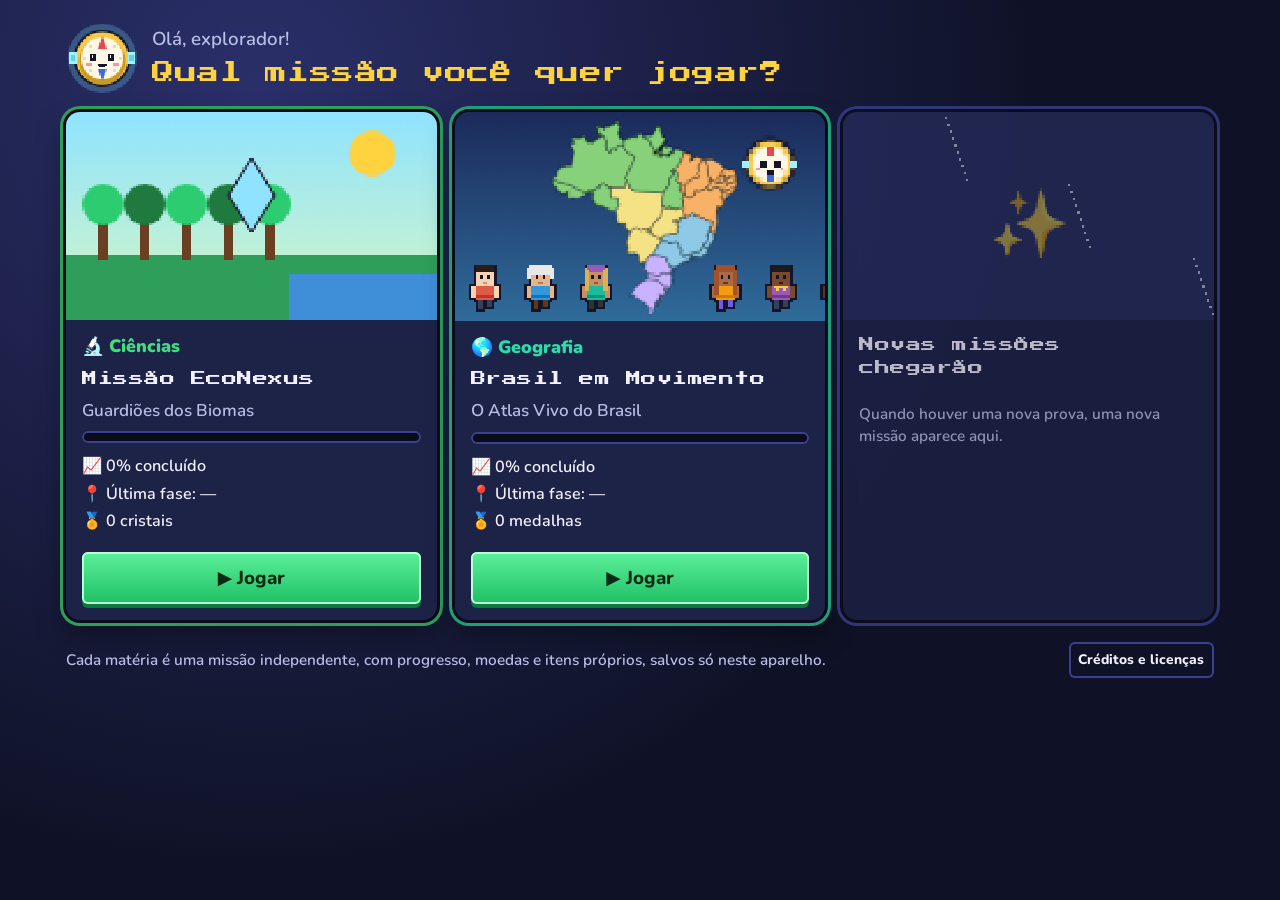
==== inicio.html @ 47db5b93 "Versão 2.0: lançador de matérias e módulo de Geografia “Brasil em Movimento” - inicio.html: lançador" ====
<!DOCTYPE html>
<html lang="pt-BR">
<head>
  <meta charset="UTF-8">
  <meta name="viewport" content="width=device-width, initial-scale=1, viewport-fit=cover">
  <meta name="theme-color" content="#171b38">
  <meta name="description" content="Central de missões de estudo do Gabriel: escolha a matéria (Ciências, Geografia…).">
  <title>Central de Missões</title>
  <link rel="icon" href="data:image/svg+xml,%3Csvg xmlns='http://www.w3.org/2000/svg' viewBox='0 0 64 64'%3E%3Crect x='6' y='10' width='52' height='44' rx='8' fill='%23ffd23f' stroke='%2315152a' stroke-width='4'/%3E%3Cpath d='M20 32h24M32 20v24' stroke='%2315152a' stroke-width='6'/%3E%3C/svg%3E">
  <link rel="stylesheet" href="src/assets/shared/fonts/fonts.css">
  <link rel="stylesheet" href="src/ui/ui.css">
  <link rel="stylesheet" href="src/launcher/launcher.css">
</head>
<body class="launcher">
  <main class="ln-wrap">
    <header class="ln-head">
      <canvas id="lnGaia" width="48" height="48" aria-hidden="true"></canvas>
      <div>
        <p class="ln-hello" id="lnHello">Olá!</p>
        <h1 class="pix">Qual missão você quer jogar?</h1>
      </div>
    </header>
    <section id="lnCards" class="ln-cards" aria-label="Missões disponíveis"></section>
    <footer class="ln-foot">
      <p>Cada matéria é uma missão independente, com progresso, moedas e itens próprios, salvos só neste aparelho.</p>
      <button type="button" class="btn small ghost" id="lnCredits">Créditos e licenças</button>
    </footer>
  </main>
  <noscript><p style="padding:20px;font:18px sans-serif">Este jogo precisa de JavaScript ativado no navegador.</p></noscript>
  <script src="src/core/util.js"></script>
  <script src="src/core/storage.js"></script>
  <script src="src/core/input.js"></script>
  <script src="src/core/audio.js"></script>
  <script src="src/core/pixel.js"></script>
  <script src="src/ui/ui.js"></script>
  <script src="src/assets/shared/brasil-mapa.js"></script>
  <script src="src/ui/maps.js"></script>
  <script src="src/modules/registry.js"></script>
  <script src="src/modules/modulos.js"></script>
  <script src="src/launcher/launcher.js"></script>
</body>
</html>
---- src/assets/shared/fonts/fonts.css ----
/* Fontes embutidas (funcionam abrindo o arquivo direto, sem servidor). Press Start 2P e Nunito: SIL Open Font License 1.1 (ver OFL-*.txt). */
@font-face{font-family:'Press Start 2P';src:url([data-uri]) format('woff2');font-display:block}
@font-face{font-family:'Nunito';font-weight:600;src:url([data-uri]) format('woff2');font-display:block}
@font-face{font-family:'Nunito';font-weight:800;src:url([data-uri]) format('woff2');font-display:block}
@font-face{font-family:'Nunito';font-weight:900;src:url([data-uri]) format('woff2');font-display:block}
---- src/ui/ui.css ----
/* =====================================================================
   src/ui/ui.css — visual da plataforma v2 (lançador + módulos novos).
   Estilo "retrô moderno": painéis com borda em degraus de pixel,
   títulos em Press Start 2P e textos longos em Nunito (legível).
   Não é usado pelo módulo de Ciências (index.html / css/style.css).
   ===================================================================== */
:root {
  --bg: #0f1226; --bg2: #171b38; --panel: #1d2247; --panel2: #262c5c; --line: #3a4290;
  --ink: #f4f1ff; --ink2: #b9bde6; --gold: #ffd23f; --ok: #3ddc84; --bad: #ff6b6b; --info: #3ec1ff; --pink: #ff5d8f; --violet: #b07bff;
  --paper: #fff5dc; --paperInk: #2a2233;
  --fs: 1; --pix: 'Press Start 2P', monospace; --txt: 'Nunito', 'Segoe UI', system-ui, sans-serif;
  --r: 6px;
}
body.hc { --bg: #000; --bg2: #000; --panel: #000; --panel2: #111; --line: #fff; --ink: #fff; --ink2: #fff; --gold: #ffe600; --ok: #00ff6a; --bad: #ff4040; --info: #00e5ff; --paper: #fff; --paperInk: #000; }
* { box-sizing: border-box; }
html, body { margin: 0; height: 100%; }
body { background: var(--bg); color: var(--ink); font-family: var(--txt); font-weight: 600; font-size: calc(17px * var(--fs)); line-height: 1.45; overflow: hidden; -webkit-tap-highlight-color: transparent; }
button { font-family: inherit; font-size: inherit; color: inherit; cursor: pointer; }
.pix { font-family: var(--pix); letter-spacing: .5px; font-weight: 400; }
.hide { display: none !important; }
.sr { position: absolute; width: 1px; height: 1px; overflow: hidden; clip: rect(0 0 0 0); }
:focus-visible { outline: 3px solid var(--gold); outline-offset: 2px; }

/* ---------------------------------------------------------------- botões */
.btn { border: 0; border-radius: var(--r); padding: .6em 1em; background: var(--panel2); color: var(--ink); font-weight: 800; box-shadow: 0 4px 0 #0a0c1c, inset 0 0 0 2px var(--line); transition: transform .06s; min-height: 44px; }
.btn:hover { filter: brightness(1.15); }
.btn:active { transform: translateY(3px); box-shadow: 0 1px 0 #0a0c1c, inset 0 0 0 2px var(--line); }
.btn.pri { background: linear-gradient(#ffdf5e, #f5b700); color: #2a1a00; box-shadow: 0 4px 0 #9a6b00, inset 0 0 0 2px #fff3b0; }
.btn.go { background: linear-gradient(#5cf09a, #1fbf64); color: #062a14; box-shadow: 0 4px 0 #0c7a3b, inset 0 0 0 2px #b9ffd6; }
.btn.info { background: linear-gradient(#6fd6ff, #1f9fe0); color: #04263a; box-shadow: 0 4px 0 #0b5f8a; }
.btn.ghost { background: transparent; box-shadow: inset 0 0 0 2px var(--line); }
.btn.small { padding: .35em .7em; min-height: 36px; font-size: .9em; }
.btn[disabled] { opacity: .45; cursor: not-allowed; }
.icon-btn { width: 44px; height: 44px; border: 0; border-radius: 8px; background: var(--panel2); box-shadow: inset 0 0 0 2px var(--line); font-size: 20px; display: inline-grid; place-items: center; }

/* ---------------------------------------------------------------- painéis / modais */
#ui-layer { position: fixed; inset: 0; z-index: 60; pointer-events: none; }
.modal-wrap { position: fixed; inset: 0; z-index: 5; display: grid; place-items: center; padding: 12px; background: rgba(5, 6, 18, .72); pointer-events: auto; animation: fadeIn .15s; }
.modal { width: min(760px, 100%); max-height: calc(100% - 8px); overflow: auto; background: var(--panel); border-radius: 10px; box-shadow: 0 0 0 3px #0a0c1c, 0 0 0 6px var(--line), 0 18px 40px rgba(0,0,0,.6); padding: 16px 18px 18px; position: relative; animation: popIn .18s; }
.modal.wide { width: min(980px, 100%); }
.modal.small { width: min(460px, 100%); }
.m-head { display: flex; align-items: center; gap: 10px; margin-bottom: 10px; flex-wrap: wrap; }
.m-title { font-family: var(--pix); font-size: calc(13px * var(--fs)); line-height: 1.5; color: var(--gold); flex: 1 1 200px; min-width: 0; margin: 0; }
.m-close { position: absolute; top: 8px; right: 8px; }
.m-actions { display: flex; flex-wrap: wrap; gap: 10px; justify-content: flex-end; margin-top: 14px; }
.chip { display: inline-flex; align-items: center; gap: 4px; border-radius: 99px; padding: 2px 10px; background: var(--panel2); box-shadow: inset 0 0 0 2px var(--line); font-size: .78em; font-weight: 800; }
.chip.geo { background: #1f6f5a; } .chip.id { font-family: var(--pix); font-size: .62em; letter-spacing: 0; }
@keyframes fadeIn { from { opacity: 0 } } @keyframes popIn { from { transform: scale(.94); opacity: 0 } }
body.rm .modal, body.rm .modal-wrap, body.rm .toast { animation: none !important; }

/* ---------------------------------------------------------------- diálogo */
.dlg { position: fixed; z-index: 4; left: 50%; bottom: 14px; transform: translateX(-50%); width: min(820px, calc(100% - 20px)); display: flex; gap: 12px; align-items: flex-start; background: var(--paper); color: var(--paperInk); border-radius: 10px; padding: 12px 14px; box-shadow: 0 0 0 3px #0a0c1c, 0 0 0 6px #c9a24d, 0 14px 30px rgba(0,0,0,.5); pointer-events: auto; animation: popIn .15s; }
.dlg .portrait { width: 84px; height: 84px; flex: 0 0 84px; image-rendering: pixelated; background: #20264f; border-radius: 8px; box-shadow: inset 0 0 0 3px #0a0c1c; }
.dlg .who { font-family: var(--pix); font-size: calc(10px * var(--fs)); color: #6d4c8f; margin-bottom: 4px; }
.dlg .txt { font-size: calc(19px * var(--fs)); font-weight: 800; line-height: 1.4; min-height: 2.8em; }
.dlg .row { display: flex; gap: 8px; margin-top: 8px; flex-wrap: wrap; align-items: center; }
.dlg .cnt { font-family: var(--pix); font-size: 9px; opacity: .6; margin-right: auto; }
.dlg .btn { min-height: 40px; }

/* ---------------------------------------------------------------- toasts */
#toasts { position: fixed; top: 64px; left: 50%; transform: translateX(-50%); z-index: 80; display: flex; flex-direction: column; gap: 6px; align-items: center; pointer-events: none; }
.toast { background: var(--panel2); box-shadow: 0 0 0 2px #0a0c1c, 0 0 0 4px var(--line); border-radius: 8px; padding: 6px 14px; font-weight: 800; animation: popIn .15s; max-width: 90vw; text-align: center; }
.toast.ok { box-shadow: 0 0 0 2px #0a0c1c, 0 0 0 4px var(--ok); } .toast.gold { box-shadow: 0 0 0 2px #0a0c1c, 0 0 0 4px var(--gold); }

/* ---------------------------------------------------------------- formulários / configurações */
.set-row { display: flex; justify-content: space-between; align-items: center; gap: 12px; padding: 8px 0; border-bottom: 1px dashed var(--line); flex-wrap: wrap; }
.set-row label { flex: 1 1 180px; }
.seg { display: inline-flex; gap: 4px; flex-wrap: wrap; }
.seg button { border: 0; border-radius: 6px; padding: 6px 10px; background: var(--panel2); box-shadow: inset 0 0 0 2px var(--line); font-weight: 800; min-height: 38px; }
.seg button.on { background: var(--gold); color: #2a1a00; }
input[type=range] { width: 160px; accent-color: var(--gold); }
input[type=text], input[type=number], textarea { font: inherit; color: #1b1b2a; background: #fff; border: 3px solid #0a0c1c; border-radius: 8px; padding: 8px 10px; width: 100%; }
textarea { min-height: 90px; resize: vertical; }
.keybind { font-family: var(--pix); font-size: 10px; }
.tip { color: var(--ink2); font-size: .9em; }
h3 { font-family: var(--pix); font-size: calc(11px * var(--fs)); color: var(--info); margin: 14px 0 8px; line-height: 1.5; }
.tbl { width: 100%; border-collapse: collapse; font-size: .92em; display: block; overflow-x: auto; }
.tbl th, .tbl td { padding: 6px 8px; border-bottom: 1px solid var(--line); text-align: left; white-space: nowrap; }
.bar { height: 12px; background: #0a0c1c; border-radius: 6px; overflow: hidden; box-shadow: inset 0 0 0 2px var(--line); }
.bar > i { display: block; height: 100%; background: linear-gradient(90deg, var(--ok), #b6ff5c); }

/* ---------------------------------------------------------------- controles de toque */
#touch { position: fixed; left: 0; right: 0; bottom: 0; height: 0; z-index: 40; pointer-events: none; }
#touch.show { display: block; }
.tpad { position: fixed; left: 14px; bottom: 14px; width: 150px; height: 150px; pointer-events: auto; }
.tbtn { position: absolute; border: 0; border-radius: 12px; background: rgba(30, 36, 80, .72); color: #fff; font-size: 20px; font-weight: 900; box-shadow: inset 0 0 0 3px rgba(255,255,255,.35); touch-action: none; user-select: none; -webkit-user-select: none; }
.tbtn.on { background: rgba(255, 210, 63, .85); color: #2a1a00; }
.tpad .tbtn { width: 50px; height: 50px; }
.tpad .up { left: 50px; top: 0; } .tpad .down { left: 50px; bottom: 0; } .tpad .left { left: 0; top: 50px; } .tpad .right { right: 0; top: 50px; }
.tbtns { position: fixed; right: 14px; bottom: 18px; width: 150px; height: 120px; pointer-events: auto; }
.tbtns .tbtn { width: 66px; height: 66px; border-radius: 50%; font-family: var(--pix); font-size: 16px; }
.tbtns .a { right: 0; top: 0; background: rgba(61, 220, 132, .75); } .tbtns .b { left: 0; bottom: 0; background: rgba(62, 193, 255, .75); }
---- src/launcher/launcher.css ----
/* src/launcher/launcher.css — Central de Missões (lançador). */
body.launcher { overflow: auto; background: radial-gradient(circle at 20% 10%, #2a2f6a 0, #0f1226 60%); min-height: 100%; }
.ln-wrap { max-width: 1180px; margin: 0 auto; padding: 22px 16px 40px; }
.ln-head { display: flex; align-items: center; gap: 14px; margin-bottom: 18px; }
#lnGaia { width: 72px; height: 72px; image-rendering: pixelated; }
.ln-hello { margin: 0; color: var(--ink2); font-size: 1.1em; }
.ln-head h1 { font-size: clamp(14px, 3.2vw, 22px); line-height: 1.5; color: var(--gold); margin: 4px 0 0; }
.ln-cards { display: grid; grid-template-columns: repeat(auto-fill, minmax(300px, 1fr)); gap: 18px; }
.ln-card { background: var(--panel); border-radius: 14px; overflow: hidden; box-shadow: 0 0 0 3px #0a0c1c, 0 0 0 6px var(--c, var(--line)), 0 14px 30px rgba(0,0,0,.4); display: flex; flex-direction: column; }
.ln-card.last { box-shadow: 0 0 0 3px #0a0c1c, 0 0 0 6px var(--gold), 0 14px 30px rgba(0,0,0,.4); }
.ln-card.ph { opacity: .75; box-shadow: 0 0 0 3px #0a0c1c, 0 0 0 6px #3a4290; }
.ln-art { width: 100%; aspect-ratio: 16 / 9; image-rendering: pixelated; display: block; background: #0a0c1c; }
.ln-body { padding: 14px 16px 16px; display: flex; flex-direction: column; gap: 8px; flex: 1; }
.ln-subject { font-weight: 900; font-size: 1.05em; color: var(--c, var(--ink)); filter: brightness(1.4); }
.ln-body h2 { font-size: clamp(12px, 2.2vw, 15px); line-height: 1.5; margin: 0; }
.ln-sub { margin: 0; color: var(--ink2); }
.ln-stats { list-style: none; padding: 0; margin: 4px 0; display: grid; gap: 4px; font-size: .95em; }
.ln-acts { display: flex; gap: 10px; flex-wrap: wrap; margin-top: auto; padding-top: 6px; }
.ln-acts .btn.go { flex: 1 1 140px; font-size: 1.1em; min-height: 52px; }
.ln-foot { margin-top: 22px; color: var(--ink2); display: flex; flex-wrap: wrap; gap: 10px; align-items: center; justify-content: space-between; font-size: .9em; }
.ln-foot p { margin: 0; flex: 1 1 300px; }
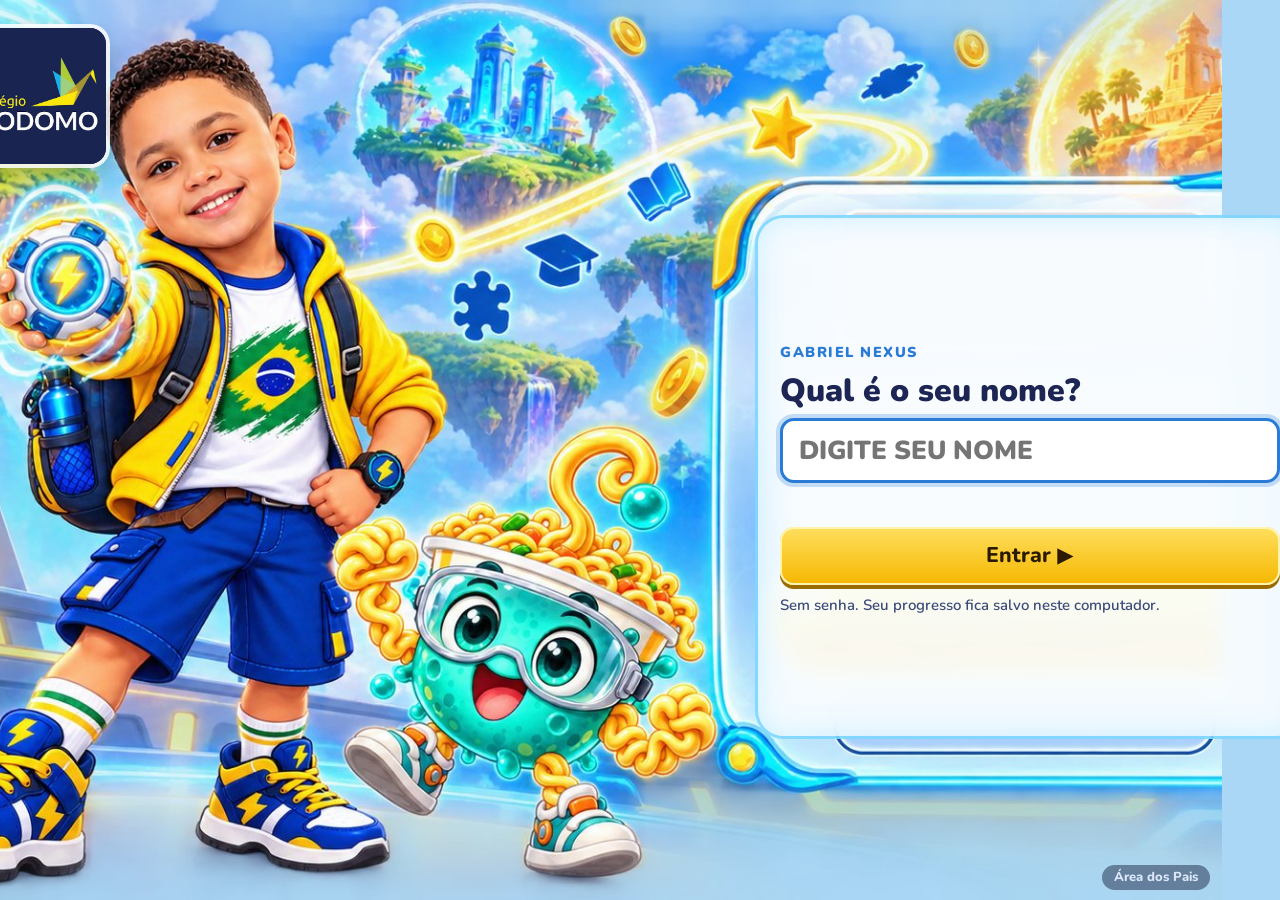
==== commit cedec433: "Gabriel Nexus: jogo central da franquia, entrada pelo nome e Área dos Pais - Tela de entrada só com " ====
--- a/inicio.html
+++ b/inicio.html
@@ -4,26 +4,46 @@
   <meta charset="UTF-8">
   <meta name="viewport" content="width=device-width, initial-scale=1, viewport-fit=cover">
   <meta name="theme-color" content="#171b38">
-  <meta name="description" content="Central de missões de estudo do Gabriel: escolha a matéria (Ciências, Geografia…).">
+  <meta name="description" content="Central de missões de estudo do Gabriel: escolha a matéria (Ciências, Geografia…) ou entre no Gabriel Nexus.">
   <title>Central de Missões</title>
   <link rel="icon" href="data:image/svg+xml,%3Csvg xmlns='http://www.w3.org/2000/svg' viewBox='0 0 64 64'%3E%3Crect x='6' y='10' width='52' height='44' rx='8' fill='%23ffd23f' stroke='%2315152a' stroke-width='4'/%3E%3Cpath d='M20 32h24M32 20v24' stroke='%2315152a' stroke-width='6'/%3E%3C/svg%3E">
   <link rel="stylesheet" href="src/assets/shared/fonts/fonts.css">
   <link rel="stylesheet" href="src/ui/ui.css">
+  <link rel="stylesheet" href="src/franchise/franchise.css">
   <link rel="stylesheet" href="src/launcher/launcher.css">
 </head>
 <body class="launcher">
-  <main class="ln-wrap">
+  <!-- Tela de entrada: só o nome (sem senha, sem cadastro) -->
+  <section id="login" class="lg hide" aria-label="Entrada">
+    <img class="lg-bg" src="src/nexus/assets/cenarios/06_cenario_login.jpg" alt="" aria-hidden="true">
+    <div class="lg-logo"><img src="src/assets/shared/kodomo/logo_colegio_kodomo.png" alt="Colégio Kodomo"></div>
+    <form id="lgForm" class="lg-card" autocomplete="off" novalidate>
+      <p class="lg-kicker">Gabriel Nexus</p>
+      <h1 class="lg-title">Qual é o seu nome?</h1>
+      <label class="sr" for="lgName">Seu nome</label>
+      <input id="lgName" name="nome" type="text" maxlength="30" autocomplete="off" autocapitalize="characters" spellcheck="false" placeholder="Digite seu nome" required>
+      <p id="lgPreview" class="lg-preview" aria-live="polite"></p>
+      <button type="submit" class="btn pri lg-go">Entrar ▶</button>
+      <p class="lg-tip">Sem senha. Seu progresso fica salvo neste computador.</p>
+    </form>
+    <button type="button" class="lg-parents" id="lgParents">Área dos Pais</button>
+  </section>
+
+  <main class="ln-wrap hide" id="launcherMain">
     <header class="ln-head">
       <canvas id="lnGaia" width="48" height="48" aria-hidden="true"></canvas>
-      <div>
+      <div class="ln-head-t">
         <p class="ln-hello" id="lnHello">Olá!</p>
         <h1 class="pix">Qual missão você quer jogar?</h1>
       </div>
+      <button type="button" class="btn small ghost" id="lnName" title="Trocar o nome exibido">✏️ Nome</button>
     </header>
+    <section id="lnNexus" class="ln-nexus" aria-label="Gabriel Nexus"></section>
     <section id="lnCards" class="ln-cards" aria-label="Missões disponíveis"></section>
     <footer class="ln-foot">
-      <p>Cada matéria é uma missão independente, com progresso, moedas e itens próprios, salvos só neste aparelho.</p>
+      <p>Cada matéria é uma missão independente, com progresso, moedas e itens próprios, salvos só neste aparelho. Os pontos de estudo também viram Moedas Nexus.</p>
       <button type="button" class="btn small ghost" id="lnCredits">Créditos e licenças</button>
+      <button type="button" class="btn small ghost ln-parents" id="lnParents">Área dos Pais</button>
     </footer>
   </main>
   <noscript><p style="padding:20px;font:18px sans-serif">Este jogo precisa de JavaScript ativado no navegador.</p></noscript>
@@ -35,6 +55,14 @@
   <script src="src/ui/ui.js"></script>
   <script src="src/assets/shared/brasil-mapa.js"></script>
   <script src="src/ui/maps.js"></script>
+  <script src="src/franchise/config.js"></script>
+  <script src="src/franchise/sha256.js"></script>
+  <script src="src/franchise/store.js"></script>
+  <script src="src/franchise/parent-auth.js"></script>
+  <script src="src/franchise/profile.js"></script>
+  <script src="src/franchise/catalog.js"></script>
+  <script src="src/franchise/modules.js"></script>
+  <script src="src/franchise/bridge.js"></script>
   <script src="src/modules/registry.js"></script>
   <script src="src/modules/modulos.js"></script>
   <script src="src/launcher/launcher.js"></script>
--- a/src/franchise/franchise.css
+++ b/src/franchise/franchise.css
@@ -0,0 +1,15 @@
+/* src/franchise/franchise.css — peças visuais compartilhadas da franquia
+   (faixa do modo de teste, selos de raridade, moeda Nexus). */
+#ggTestBanner { position: fixed; z-index: 9999; left: 0; right: 0; top: 0; display: flex; flex-wrap: wrap; gap: 8px 12px; align-items: center; justify-content: center; padding: 6px 10px; background: repeating-linear-gradient(135deg, #ffcf33 0 18px, #ffb300 18px 36px); color: #2a1a00; font: 800 14px/1.2 'Nunito', system-ui, sans-serif; box-shadow: 0 3px 0 #7a4b00; }
+#ggTestBanner b { letter-spacing: .5px; }
+#ggTestBanner button { border: 0; border-radius: 6px; padding: 5px 10px; background: #2a1a00; color: #ffe27a; font: inherit; cursor: pointer; }
+body.gg-testing { padding-top: 38px; }
+@media (max-width: 560px) { #ggTestBanner .gg-tb-t { display: none; } }
+.rar { display: inline-flex; align-items: center; gap: 4px; padding: 2px 9px; border-radius: 99px; font-weight: 900; font-size: .78em; color: #fff; background: var(--rc, #888); box-shadow: inset 0 0 0 2px rgba(255,255,255,.35); text-shadow: 0 1px 0 rgba(0,0,0,.35); white-space: nowrap; }
+.rar.lendario { background: linear-gradient(90deg, #f5b700, #ffe27a, #f5b700); color: #3a2600; text-shadow: none; }
+.nx-coin { display: inline-block; width: 1.05em; height: 1.05em; border-radius: 50%; vertical-align: -.16em; background: radial-gradient(circle at 35% 30%, #fff6b0, #ffc400 45%, #d98a00 80%); box-shadow: inset 0 0 0 2px #a86400, 0 1px 0 rgba(0,0,0,.35); position: relative; }
+.nx-coin::after { content: 'N'; position: absolute; inset: 0; display: grid; place-items: center; font: 900 .62em/1 system-ui, sans-serif; color: #8a4f00; }
+/* Faixa de teste sobre páginas com HUD fixo no topo (Geografia, Ciências sandbox/replay). */
+body.gg-testing #stageHud, body.gg-testing #atlasHud, body.gg-testing #hud { top: 38px; }
+body.gg-testing.in-stage #stageWrap { top: 110px; }
+body.gg-testing.in-atlas #stageWrap { top: 112px; }
--- a/src/launcher/launcher.css
+++ b/src/launcher/launcher.css
@@ -1,14 +1,17 @@
-/* src/launcher/launcher.css — Central de Missões (lançador). */
+/* src/launcher/launcher.css — Tela de entrada + Central de Missões (lançador). */
 body.launcher { overflow: auto; background: radial-gradient(circle at 20% 10%, #2a2f6a 0, #0f1226 60%); min-height: 100%; }
+body.in-login { overflow: hidden; }
 .ln-wrap { max-width: 1180px; margin: 0 auto; padding: 22px 16px 40px; }
 .ln-head { display: flex; align-items: center; gap: 14px; margin-bottom: 18px; }
+.ln-head-t { flex: 1; min-width: 0; }
 #lnGaia { width: 72px; height: 72px; image-rendering: pixelated; }
 .ln-hello { margin: 0; color: var(--ink2); font-size: 1.1em; }
 .ln-head h1 { font-size: clamp(14px, 3.2vw, 22px); line-height: 1.5; color: var(--gold); margin: 4px 0 0; }
-.ln-cards { display: grid; grid-template-columns: repeat(auto-fill, minmax(300px, 1fr)); gap: 18px; }
+.ln-cards { display: grid; grid-template-columns: repeat(auto-fill, minmax(280px, 1fr)); gap: 18px; }
 .ln-card { background: var(--panel); border-radius: 14px; overflow: hidden; box-shadow: 0 0 0 3px #0a0c1c, 0 0 0 6px var(--c, var(--line)), 0 14px 30px rgba(0,0,0,.4); display: flex; flex-direction: column; }
 .ln-card.last { box-shadow: 0 0 0 3px #0a0c1c, 0 0 0 6px var(--gold), 0 14px 30px rgba(0,0,0,.4); }
 .ln-card.ph { opacity: .75; box-shadow: 0 0 0 3px #0a0c1c, 0 0 0 6px #3a4290; }
+.ln-card.soon { opacity: .92; box-shadow: 0 0 0 3px #0a0c1c, 0 0 0 6px var(--c); }
 .ln-art { width: 100%; aspect-ratio: 16 / 9; image-rendering: pixelated; display: block; background: #0a0c1c; }
 .ln-body { padding: 14px 16px 16px; display: flex; flex-direction: column; gap: 8px; flex: 1; }
 .ln-subject { font-weight: 900; font-size: 1.05em; color: var(--c, var(--ink)); filter: brightness(1.4); }
@@ -19,3 +22,47 @@
 .ln-acts .btn.go { flex: 1 1 140px; font-size: 1.1em; min-height: 52px; }
 .ln-foot { margin-top: 22px; color: var(--ink2); display: flex; flex-wrap: wrap; gap: 10px; align-items: center; justify-content: space-between; font-size: .9em; }
 .ln-foot p { margin: 0; flex: 1 1 300px; }
+.ln-parents { opacity: .75; }
+
+/* ---------------------------------------------------------------- cartão do Nexus */
+.ln-nexus { margin-bottom: 22px; }
+.ln-hero { position: relative; border-radius: 18px; overflow: hidden; min-height: 260px; box-shadow: 0 0 0 3px #0a0c1c, 0 0 0 6px #ffd23f, 0 18px 40px rgba(0,0,0,.45); display: flex; align-items: stretch; }
+.ln-hero-bg { position: absolute; inset: 0; width: 100%; height: 100%; object-fit: cover; object-position: 30% 30%; }
+.ln-hero::after { content: ''; position: absolute; inset: 0; background: linear-gradient(90deg, rgba(10,12,40,0) 30%, rgba(10,12,40,.82) 62%); }
+.ln-hero-body { position: relative; z-index: 1; margin-left: auto; width: min(460px, 100%); padding: 18px 20px; display: flex; flex-direction: column; gap: 6px; }
+.ln-hero-k { margin: 0; color: #9fe8ff; font-weight: 900; text-transform: uppercase; letter-spacing: 1px; font-size: .8em; }
+.ln-hero-t { margin: 0; font-size: clamp(28px, 4.6vw, 44px); line-height: 1; font-weight: 900; color: #fff; text-shadow: 0 3px 0 #3a1f7a, 0 0 22px rgba(120,200,255,.6); }
+.ln-hero-s { margin: 0 0 6px; font-weight: 900; color: #ffd23f; font-size: 1.15em; }
+.ln-hero-stats { list-style: none; margin: 0; padding: 0; display: grid; grid-template-columns: 1fr 1fr; gap: 6px 12px; font-size: .95em; }
+.ln-hero-stats b { color: #fff; }
+.ln-hero-go { font-size: 1.15em; min-height: 54px; flex: 1 1 200px; }
+.ln-new { background: #3ddc84; color: #062a14; align-self: flex-start; }
+@media (max-width: 700px) {
+  .ln-hero { flex-direction: column; min-height: 0; }
+  .ln-hero-bg { position: relative; height: 180px; }
+  .ln-hero::after { background: linear-gradient(180deg, rgba(10,12,40,0) 20%, rgba(10,12,40,.95) 180px); }
+  .ln-hero-body { margin: 0; width: 100%; background: #12163a; }
+  .ln-hero-stats { grid-template-columns: 1fr; }
+}
+
+/* ---------------------------------------------------------------- tela de entrada */
+.lg { position: fixed; inset: 0; z-index: 20; overflow: hidden; background: #aad7f5; }
+.lg-bg { position: absolute; inset: 0; width: 100%; height: 100%; object-fit: cover; object-position: 35% 50%; }
+.lg-logo { position: absolute; left: clamp(10px, 2.4vw, 28px); top: clamp(10px, 2.4vw, 28px); width: clamp(84px, 11vw, 136px); aspect-ratio: 1 / 1; padding: 0; border-radius: 16px; overflow: hidden; box-shadow: 0 0 0 4px rgba(255,255,255,.85), 0 10px 26px rgba(0,0,0,.35); background: #1b2656; }
+.lg-logo img { display: block; width: 100%; height: 100%; object-fit: contain; }
+.lg-card { position: absolute; right: clamp(12px, 4.5vw, 70px); top: 50%; transform: translateY(-50%); width: min(400px, calc(100% - 24px)); padding: 24px 22px 20px; border-radius: 22px; background: rgba(255,255,255,.82); backdrop-filter: blur(10px); -webkit-backdrop-filter: blur(10px); box-shadow: 0 0 0 4px #7fd7ff, 0 18px 40px rgba(20,40,90,.35); color: #1c2553; display: flex; flex-direction: column; gap: 10px; }
+.lg-kicker { margin: 0; font-weight: 900; letter-spacing: 1.5px; text-transform: uppercase; color: #2a7bd6; font-size: .85em; }
+.lg-title { margin: 0; font-size: clamp(24px, 3.2vw, 32px); line-height: 1.1; font-weight: 900; }
+.lg-card input { width: 100%; font: 900 clamp(20px, 2.6vw, 26px)/1.2 var(--txt); padding: 14px 16px; border-radius: 14px; border: 3px solid #9fc8ff; background: #fff; color: #1c2553; text-transform: uppercase; }
+.lg-card input:focus { outline: none; border-color: #2a7bd6; box-shadow: 0 0 0 4px rgba(42,123,214,.25); }
+.lg-preview { margin: 0; min-height: 1.4em; font-weight: 900; color: #1f7a3f; }
+.lg-preview.err { color: #c62828; }
+.lg-go { font-size: 1.25em; min-height: 58px; border-radius: 14px; }
+.lg-tip { margin: 0; font-size: .88em; color: #3c4a7a; }
+.lg-card.fit { justify-content: center; border-radius: 26px; background: rgba(250,253,255,.93); box-shadow: 0 0 0 3px rgba(127,215,255,.9), inset 0 0 30px rgba(127,215,255,.35); }
+.lg-parents { position: absolute; right: 12px; bottom: 10px; border: 0; background: rgba(12,18,48,.55); color: #e8ecff; padding: 6px 12px; border-radius: 99px; font: 700 13px/1 var(--txt); opacity: .8; }
+.lg-parents:hover, .lg-parents:focus-visible { opacity: 1; }
+@media (max-width: 760px), (max-aspect-ratio: 1/1) {
+  .lg-bg { object-position: 30% 40%; }
+  .lg-card { top: auto; bottom: 54px; transform: none; left: 50%; right: auto; transform: translateX(-50%); }
+}
